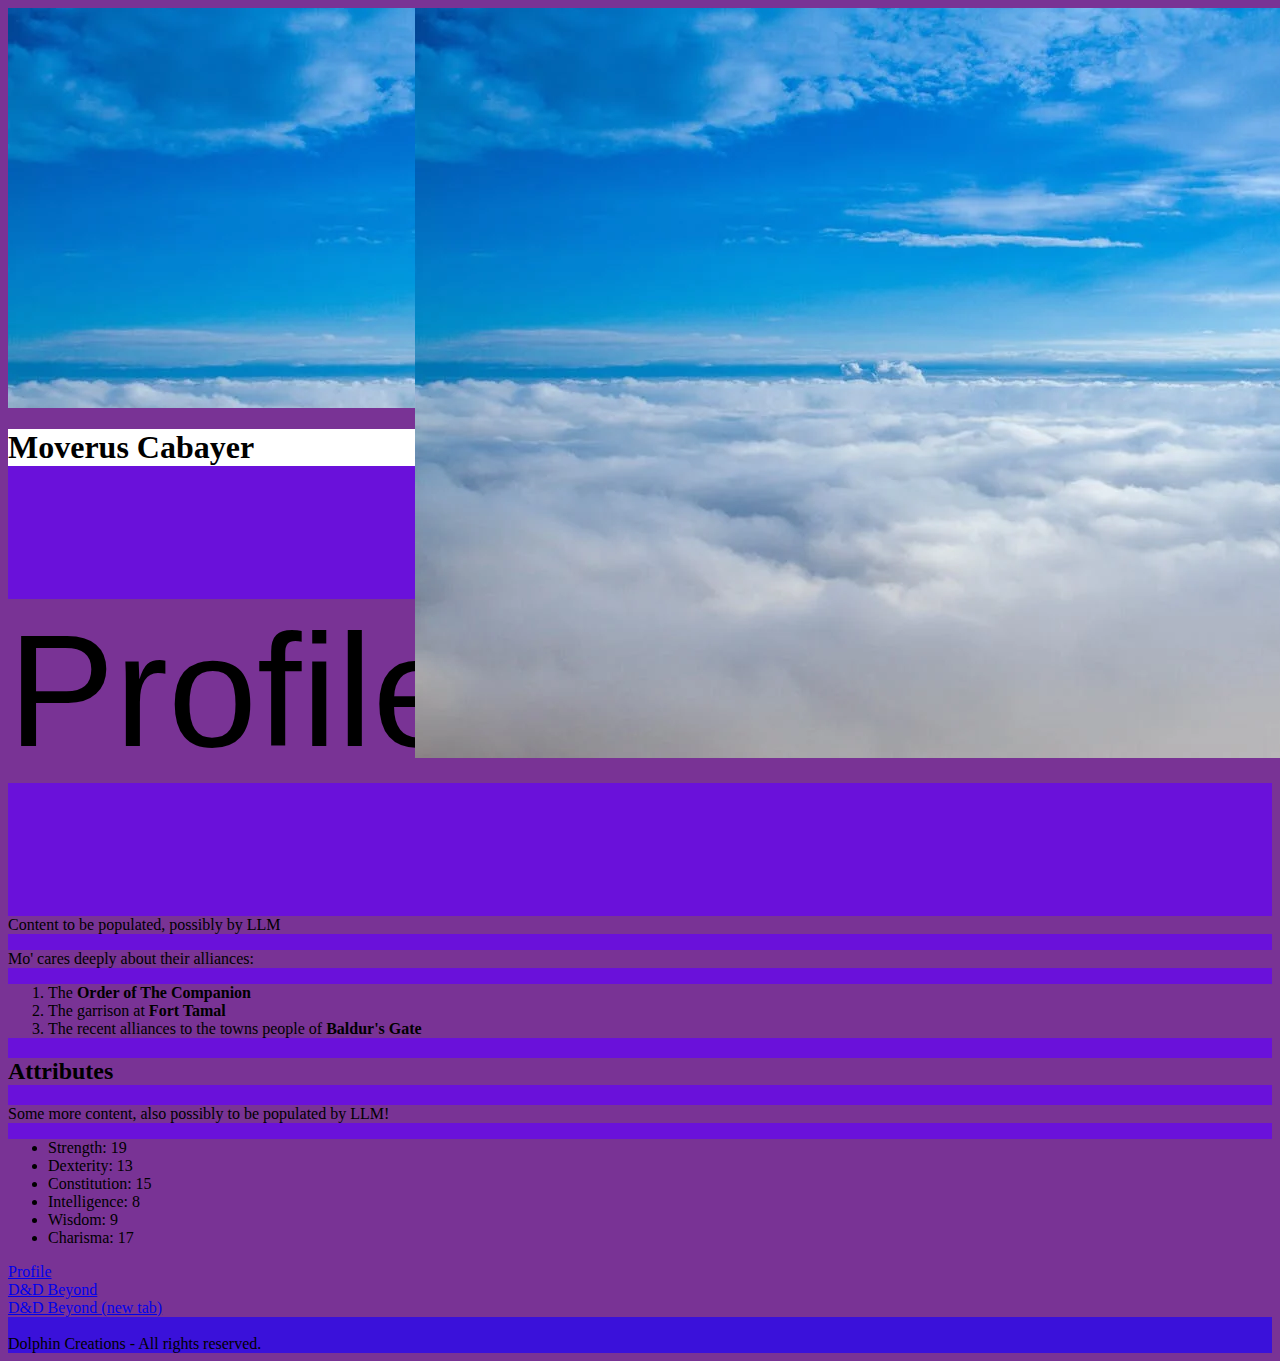
==== index.html @ 92ab68b5 "Image fade test complete, prior to redisign for image fade in main" ====
<!DOCTYPE html>
<html lang="en">
  <head>
    <meta charset="UTF-8" />
    <meta name="viewport" content="width=device-width, initial-scale=1.0" />
    <title>Moverus Cabayer</title>
    <link rel="stylesheet" href="./styles.css" />
  </head>
  <body>
    <header>
      <section id="cf">
        <img
          class="bottom"
          src="MoCabayerToken.png"
          alt="A strong purple skinned half orc with wild long brown hair
                stands defiently while gripping a wooden club with both hands."
          width="500px"
        />
        <img
          class="top"
          src="./header-img-pexels-258149.jpg"
          alt="A scene with clouds below, the sun streaming in from the right
            and a streak of blue horizon through the centre."
        />
      </section>
    </header>
    <main>
      <h1>Moverus Cabayer</h1>
      <h2 id="profile">Profile</h2>
      <p>Content to be populated, possibly by LLM</p>
      <p>Mo' cares deeply about their alliances:</p>
      <ol>
        <li>The <strong>Order of The Companion</strong></li>
        <li>The garrison at <strong>Fort Tamal</strong></li>
        <li>
          The recent alliances to the towns people of
          <strong>Baldur's Gate</strong>
        </li>
      </ol>
      <h2>Attributes</h2>
      <p>Some more content, also possibly to be populated by LLM!</p>
      <ul>
        <li>Strength: 19</li>
        <li>Dexterity: 13</li>
        <li>Constitution: 15</li>
        <li>Intelligence: 8</li>
        <li>Wisdom: 9</li>
        <li>Charisma: 17</li>
      </ul>
    </main>
    <footer>
      <a></a>
      <nav>
        <a href="#profile">Profile</a><br />
        <a href="https://www.dndbeyond.com/">D&D Beyond</a><br />
        <a href="https://www.dndbeyond.com/" target="_blank"
          >D&D Beyond (new tab)</a
        >
      </nav>
      <br />Dolphin Creations - All rights reserved.
    </footer>
  </body>
</html>
---- styles.css ----
* {
    /* background-image: url("./Moverus\ Cabayer.png"); */
    background-color: rgb(121, 51, 149)
}

header {
    background-image: url("./header-img-pexels-258149.jpg");
    background-repeat: no-repeat;
    background-color: rgb(0,0,0,0.5);
    /* background: rgba(144, 0, 255, 0.654); */
    font: 2em sans-serif;
}

main {
    background: rgba(98, 0, 255, 0.654);
}

footer {
    background: rgba(25, 0, 255, 0.654);
}

h1 {
    background: white;
}

#profile {
    font: 10em helvetica;
}

#cf {
    position:relative;
    height:400px;
    width:450px;
    margin:0 auto;
  }
  
  #cf img {
    position:absolute;
    left:0;
    -webkit-transition: opacity 1s ease-in-out;
    -moz-transition: opacity 1s ease-in-out;
    -o-transition: opacity 1s ease-in-out;
    transition: opacity 1s ease-in-out;
  }
  
  #cf img.top:hover {
    opacity:0.0;
  }
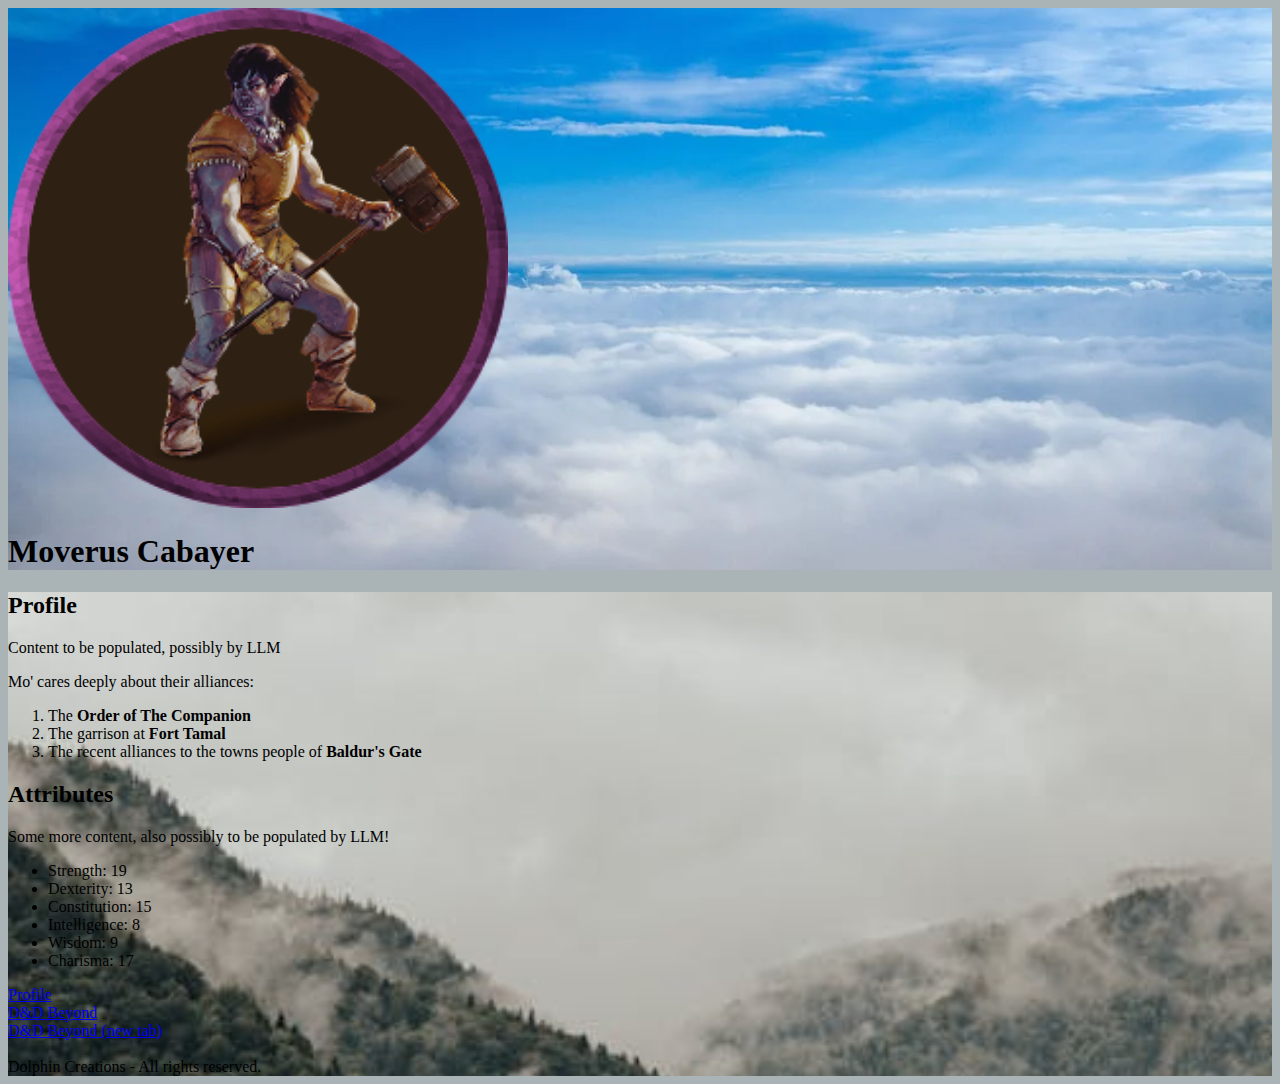
==== commit d5a4dbc6: "Update styling and images to simplify and prepare for image fade trial" ====
--- a/index.html
+++ b/index.html
@@ -6,58 +6,62 @@
     <title>Moverus Cabayer</title>
     <link rel="stylesheet" href="./styles.css" />
   </head>
+
   <body>
-    <header>
-      <section id="cf">
+    <section id="top-section">
+      <header>
         <img
-          class="bottom"
           src="MoCabayerToken.png"
-          alt="A strong purple skinned half orc with wild long brown hair
-                stands defiently while gripping a wooden club with both hands."
-          width="500px"
+          alt="A strong purple skinned half orc with
+        wild long brown hair stands defiently while gripping a wooden club with
+        both hands."
+        width="500px"
         />
-        <img
-          class="top"
-          src="./header-img-pexels-258149.jpg"
-          alt="A scene with clouds below, the sun streaming in from the right
-            and a streak of blue horizon through the centre."
-        />
-      </section>
-    </header>
-    <main>
-      <h1>Moverus Cabayer</h1>
-      <h2 id="profile">Profile</h2>
-      <p>Content to be populated, possibly by LLM</p>
-      <p>Mo' cares deeply about their alliances:</p>
-      <ol>
-        <li>The <strong>Order of The Companion</strong></li>
-        <li>The garrison at <strong>Fort Tamal</strong></li>
-        <li>
-          The recent alliances to the towns people of
-          <strong>Baldur's Gate</strong>
-        </li>
-      </ol>
-      <h2>Attributes</h2>
-      <p>Some more content, also possibly to be populated by LLM!</p>
-      <ul>
-        <li>Strength: 19</li>
-        <li>Dexterity: 13</li>
-        <li>Constitution: 15</li>
-        <li>Intelligence: 8</li>
-        <li>Wisdom: 9</li>
-        <li>Charisma: 17</li>
-      </ul>
-    </main>
-    <footer>
-      <a></a>
-      <nav>
-        <a href="#profile">Profile</a><br />
-        <a href="https://www.dndbeyond.com/">D&D Beyond</a><br />
-        <a href="https://www.dndbeyond.com/" target="_blank"
-          >D&D Beyond (new tab)</a
-        >
-      </nav>
-      <br />Dolphin Creations - All rights reserved.
-    </footer>
+        <h1>Moverus Cabayer</h1>
+      </header>
+    </section>
+
+    <section id="bottom-section">
+      <main>
+        <h2 id="profile">Profile</h2>
+
+        <p>Content to be populated, possibly by LLM</p>
+        <p>Mo' cares deeply about their alliances:</p>
+
+        <ol>
+          <li>The <strong>Order of The Companion</strong></li>
+          <li>The garrison at <strong>Fort Tamal</strong></li>
+          <li>
+            The recent alliances to the towns people of
+            <strong>Baldur's Gate</strong>
+          </li>
+        </ol>
+
+        <h2>Attributes</h2>
+
+        <p>Some more content, also possibly to be populated by LLM!</p>
+
+        <ul>
+          <li>Strength: 19</li>
+          <li>Dexterity: 13</li>
+          <li>Constitution: 15</li>
+          <li>Intelligence: 8</li>
+          <li>Wisdom: 9</li>
+          <li>Charisma: 17</li>
+        </ul>
+      </main>
+
+      <footer>
+        <a></a>
+        <nav>
+          <a href="#profile">Profile</a><br />
+          <a href="https://www.dndbeyond.com/">D&D Beyond</a><br />
+          <a href="https://www.dndbeyond.com/" target="_blank"
+            >D&D Beyond (new tab)</a
+          >
+        </nav>
+        <br />Dolphin Creations - All rights reserved.
+      </footer>
+    </section>
   </body>
 </html>
--- a/styles.css
+++ b/styles.css
@@ -1,48 +1,28 @@
-* {
-    /* background-image: url("./Moverus\ Cabayer.png"); */
-    background-color: rgb(121, 51, 149)
+body {
+  background-color: rgba(74, 94, 100, 0.471);
 }
 
+h1 {
+    font: 
+}
+
+#top-section {
+    background-image: url("./header-pexels-258149.jpg");
+    background-position: center;
+    background-size: cover;
+}
 header {
-    background-image: url("./header-img-pexels-258149.jpg");
-    background-repeat: no-repeat;
-    background-color: rgb(0,0,0,0.5);
-    /* background: rgba(144, 0, 255, 0.654); */
-    font: 2em sans-serif;
+    font-style: ;
+}
+
+#bottom-section {
+    background-image: url("./main-pexels-5273860.jpeg");
+    background-position: center;
+    background-size: cover;
 }
 
 main {
-    background: rgba(98, 0, 255, 0.654);
 }
 
 footer {
-    background: rgba(25, 0, 255, 0.654);
 }
-
-h1 {
-    background: white;
-}
-
-#profile {
-    font: 10em helvetica;
-}
-
-#cf {
-    position:relative;
-    height:400px;
-    width:450px;
-    margin:0 auto;
-  }
-  
-  #cf img {
-    position:absolute;
-    left:0;
-    -webkit-transition: opacity 1s ease-in-out;
-    -moz-transition: opacity 1s ease-in-out;
-    -o-transition: opacity 1s ease-in-out;
-    transition: opacity 1s ease-in-out;
-  }
-  
-  #cf img.top:hover {
-    opacity:0.0;
-  }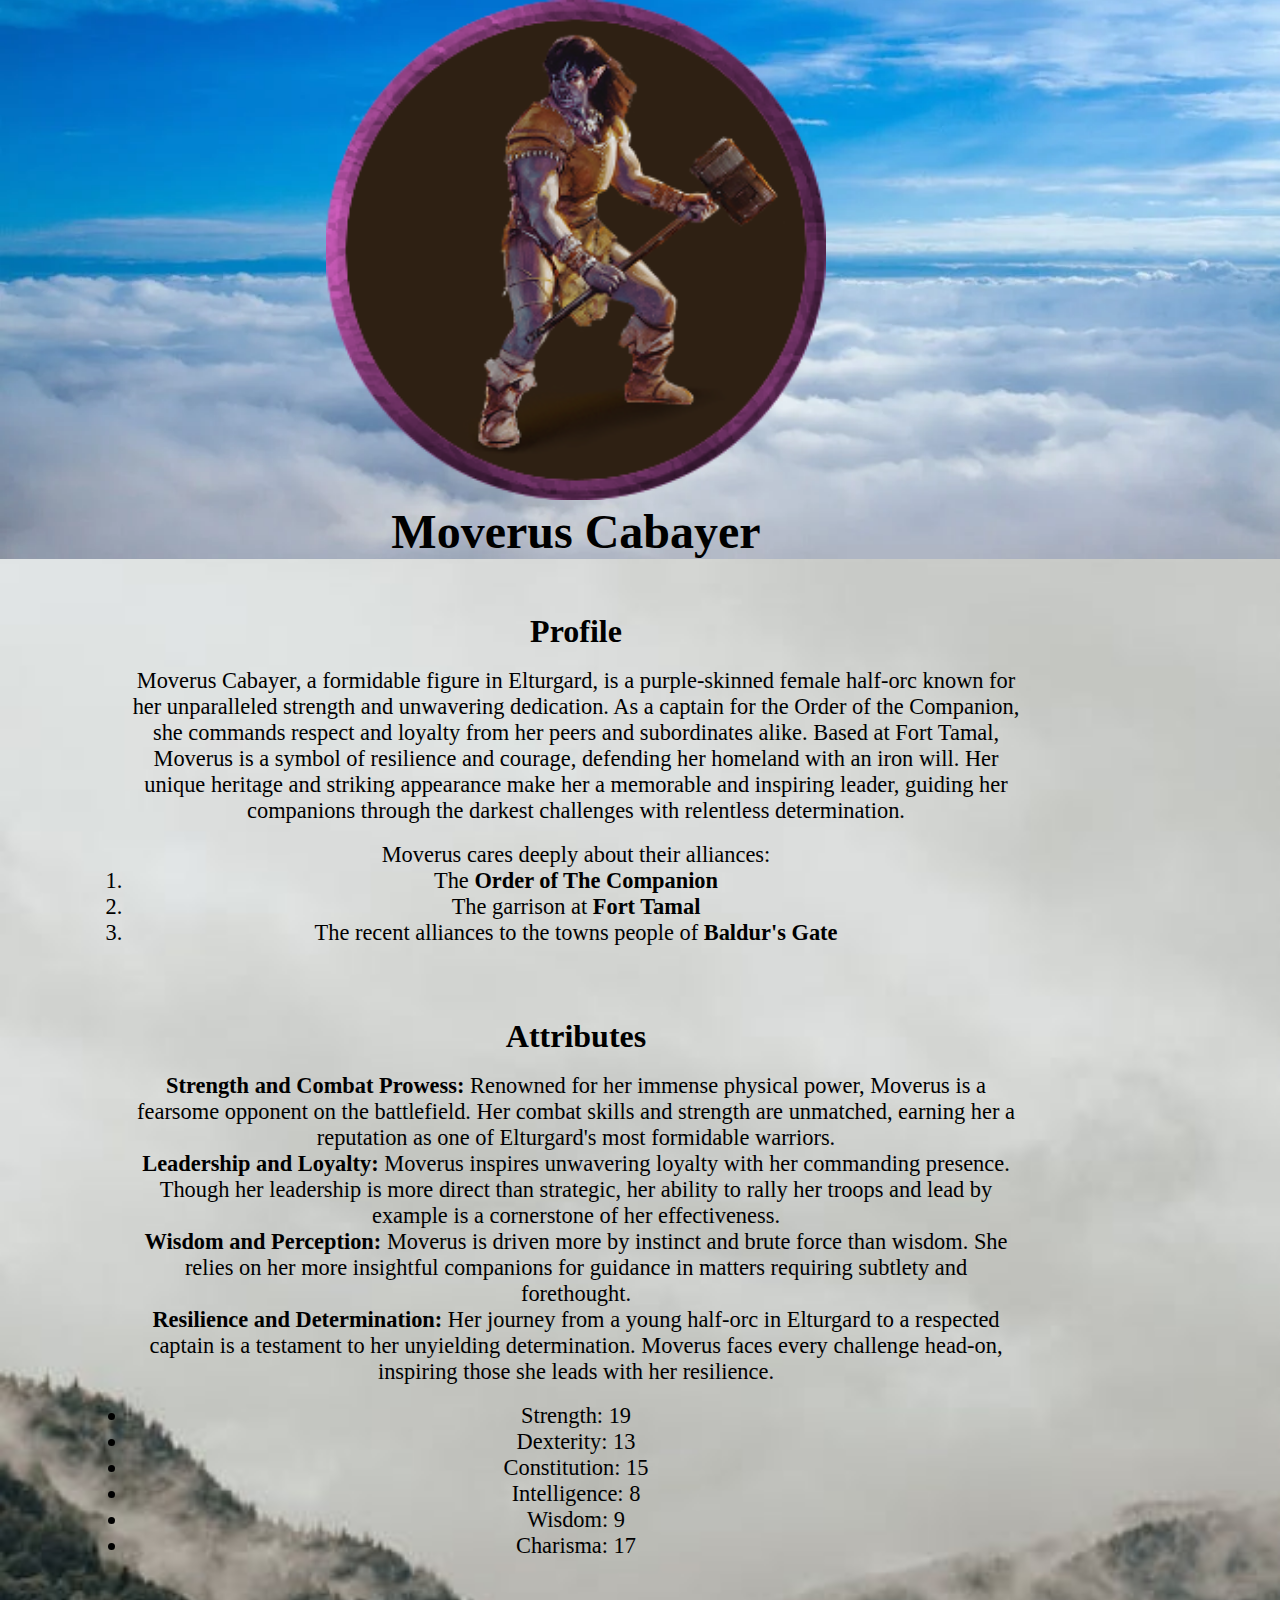
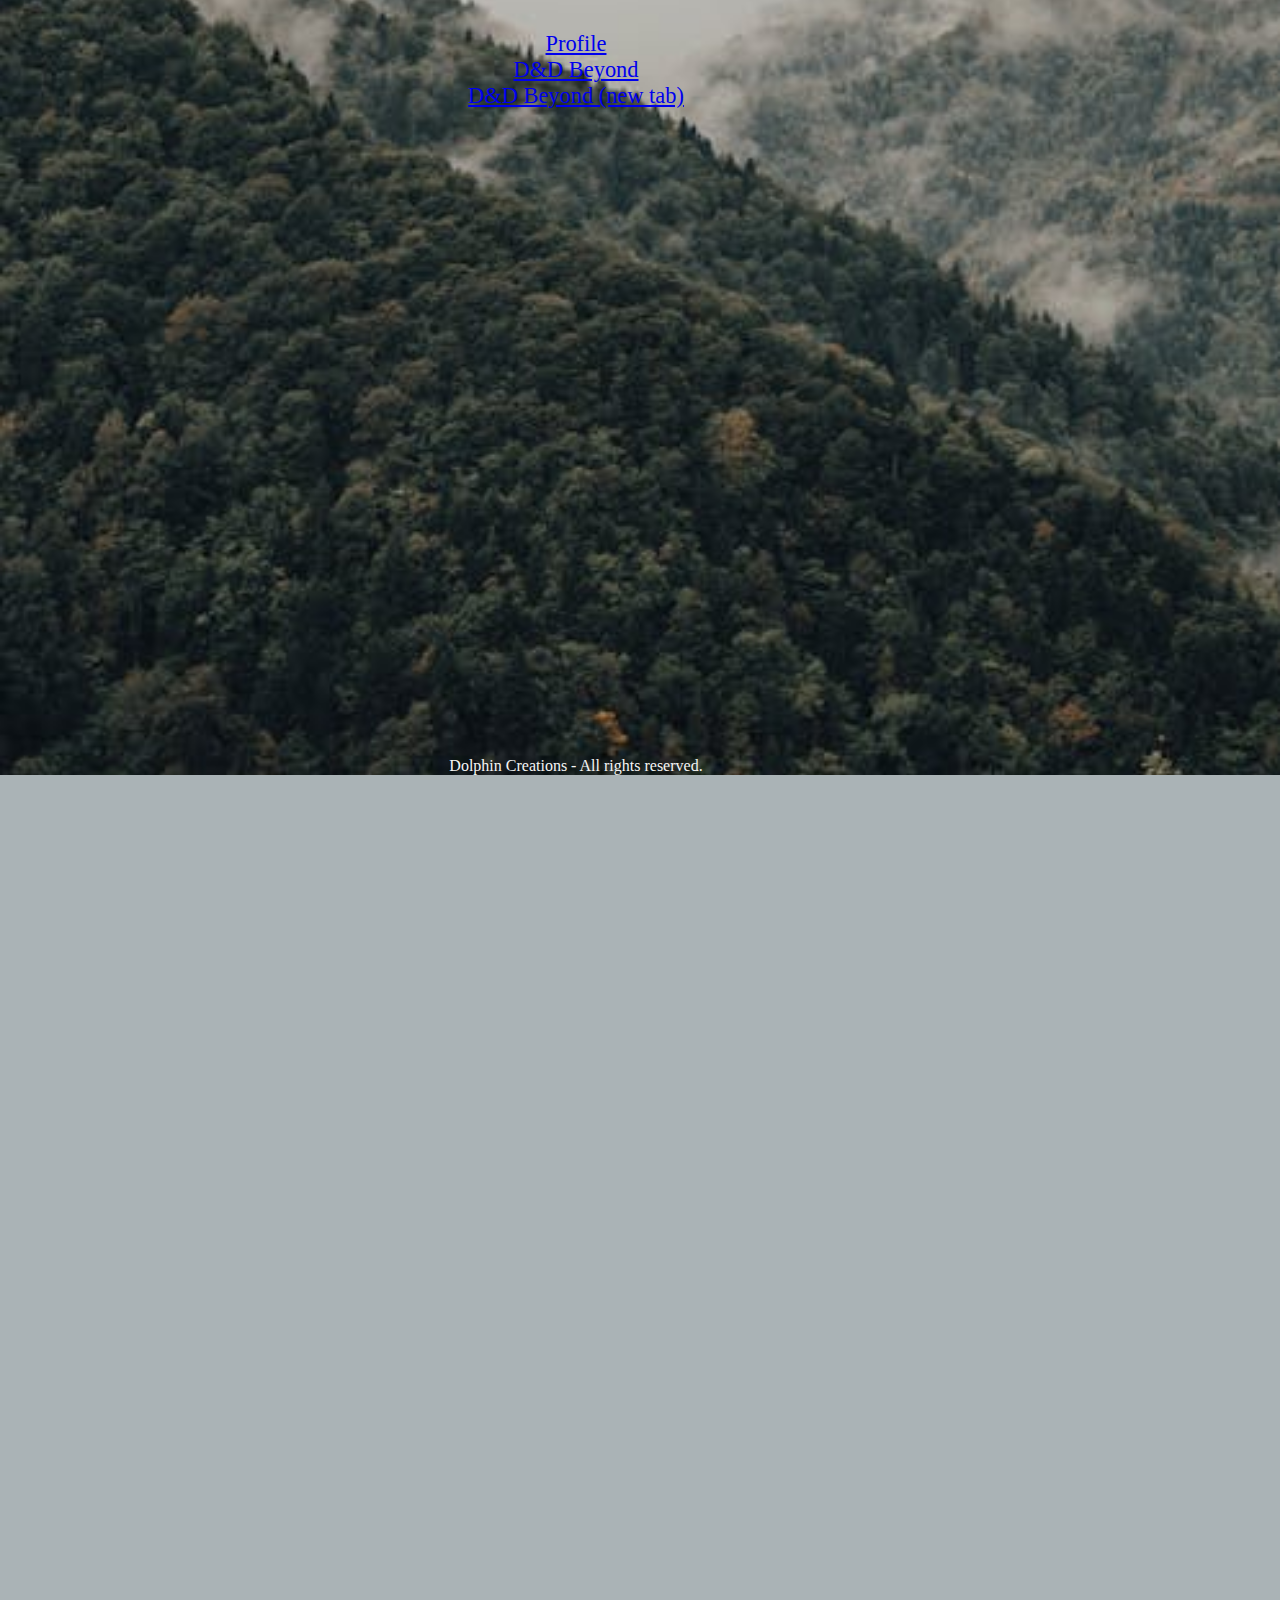
==== commit 5026f0dc: "Significant updates to styles.css and adding profile and attribute content in index.html" ====
--- a/index.html
+++ b/index.html
@@ -9,50 +9,90 @@
 
   <body>
     <section id="top-section">
-      <header>
+      <header class="centre">
         <img
           src="MoCabayerToken.png"
           alt="A strong purple skinned half orc with
-        wild long brown hair stands defiently while gripping a wooden club with
-        both hands."
-        width="500px"
+          wild long brown hair stands defiently while gripping a wooden club with
+          both hands."
+          width="500px"
         />
         <h1>Moverus Cabayer</h1>
       </header>
     </section>
 
     <section id="bottom-section">
-      <main>
-        <h2 id="profile">Profile</h2>
+      <main class="centre">
+        <br /><br /><br />
+        <article>
+          <h2 id="profile">Profile</h2>
+          <br />
 
-        <p>Content to be populated, possibly by LLM</p>
-        <p>Mo' cares deeply about their alliances:</p>
+          <p>
+            Moverus Cabayer, a formidable figure in Elturgard, is a
+            purple-skinned female half-orc known for her unparalleled strength
+            and unwavering dedication. As a captain for the Order of the
+            Companion, she commands respect and loyalty from her peers and
+            subordinates alike. Based at Fort Tamal, Moverus is a symbol of
+            resilience and courage, defending her homeland with an iron will.
+            Her unique heritage and striking appearance make her a memorable and
+            inspiring leader, guiding her companions through the darkest
+            challenges with relentless determination.
+          </p>
+          <br />
+          <p>Moverus cares deeply about their alliances:</p>
 
-        <ol>
-          <li>The <strong>Order of The Companion</strong></li>
-          <li>The garrison at <strong>Fort Tamal</strong></li>
-          <li>
-            The recent alliances to the towns people of
-            <strong>Baldur's Gate</strong>
-          </li>
-        </ol>
+          <ol>
+            <li>The <strong>Order of The Companion</strong></li>
+            <li>The garrison at <strong>Fort Tamal</strong></li>
+            <li>
+              The recent alliances to the towns people of
+              <strong>Baldur's Gate</strong>
+            </li>
+          </ol>
+          <br /><br /><br /><br />
+        </article>
 
-        <h2>Attributes</h2>
+        <article>
+          <h2>Attributes</h2>
+          <br />
 
-        <p>Some more content, also possibly to be populated by LLM!</p>
+          <p>
+            <strong>Strength and Combat Prowess:</strong> Renowned for her
+            immense physical power, Moverus is a fearsome opponent on the
+            battlefield. Her combat skills and strength are unmatched, earning
+            her a reputation as one of Elturgard's most formidable warriors.
+          </p>
+          <p>
+            <strong>Leadership and Loyalty:</strong> Moverus inspires unwavering
+            loyalty with her commanding presence. Though her leadership is more
+            direct than strategic, her ability to rally her troops and lead by
+            example is a cornerstone of her effectiveness.
+          </p>
+          <p>
+            <strong>Wisdom and Perception:</strong> Moverus is driven more by
+            instinct and brute force than wisdom. She relies on her more
+            insightful companions for guidance in matters requiring subtlety and
+            forethought.
+          </p>
+          <p>
+            <strong>Resilience and Determination:</strong> Her journey from a
+            young half-orc in Elturgard to a respected captain is a testament to
+            her unyielding determination. Moverus faces every challenge head-on,
+            inspiring those she leads with her resilience.
+          </p>
+          <br />
 
-        <ul>
-          <li>Strength: 19</li>
-          <li>Dexterity: 13</li>
-          <li>Constitution: 15</li>
-          <li>Intelligence: 8</li>
-          <li>Wisdom: 9</li>
-          <li>Charisma: 17</li>
-        </ul>
-      </main>
-
-      <footer>
-        <a></a>
+          <ul>
+            <li>Strength: 19</li>
+            <li>Dexterity: 13</li>
+            <li>Constitution: 15</li>
+            <li>Intelligence: 8</li>
+            <li>Wisdom: 9</li>
+            <li>Charisma: 17</li>
+          </ul>
+          <br /><br /><br /><br />
+        </article>
         <nav>
           <a href="#profile">Profile</a><br />
           <a href="https://www.dndbeyond.com/">D&D Beyond</a><br />
@@ -60,7 +100,14 @@
             >D&D Beyond (new tab)</a
           >
         </nav>
-        <br />Dolphin Creations - All rights reserved.
+      </main>
+
+      <footer class="centre">
+        <br /><br /><br /><br /><br /><br /><br /><br /><br />
+        <br /><br /><br /><br /><br /><br /><br /><br /><br />
+        <br /><br /><br /><br /><br /><br /><br /><br /><br />
+        <br /><br /><br /><br /><br /><br /><br /><br /><br />
+        Dolphin Creations - All rights reserved.
       </footer>
     </section>
   </body>
--- a/styles.css
+++ b/styles.css
@@ -1,28 +1,49 @@
+* {
+  margin: 0;
+  padding: 0;
+  box-sizing: 0;
+}
+
 body {
   background-color: rgba(74, 94, 100, 0.471);
 }
 
 h1 {
-    font: 
+    font: bold 3em "comic sans";
+  }
+
+#top-section {
+  background-image: url("./header-pexels-258149.jpg");
+  background-position: center;
+  background-size: cover;
+  /* -webkit-mask-image: -webkit-linear-gradient(
+    bottom,
+    rgba(0, 0, 0, 0),
+    rgba(93, 146, 180, 0.965)
+  ); */
 }
 
-#top-section {
-    background-image: url("./header-pexels-258149.jpg");
-    background-position: center;
-    background-size: cover;
+.centre {
+    margin-left:10%;
+    margin-right: 20%;
+    text-align: center;
 }
-header {
-    font-style: ;
+
+h2{
+    font: bold 2em "comic sans";
+}
+
+p, ol, ul, a {
+    font: 1.4em "comic sans";
 }
 
 #bottom-section {
-    background-image: url("./main-pexels-5273860.jpeg");
-    background-position: center;
-    background-size: cover;
-}
-
-main {
+  background-image: url("./main-pexels-5273860.jpeg");
+  background-position: center;
+  background-size: cover;
+  margin-bottom: 1000px;
 }
 
 footer {
+    color: whitesmoke
 }
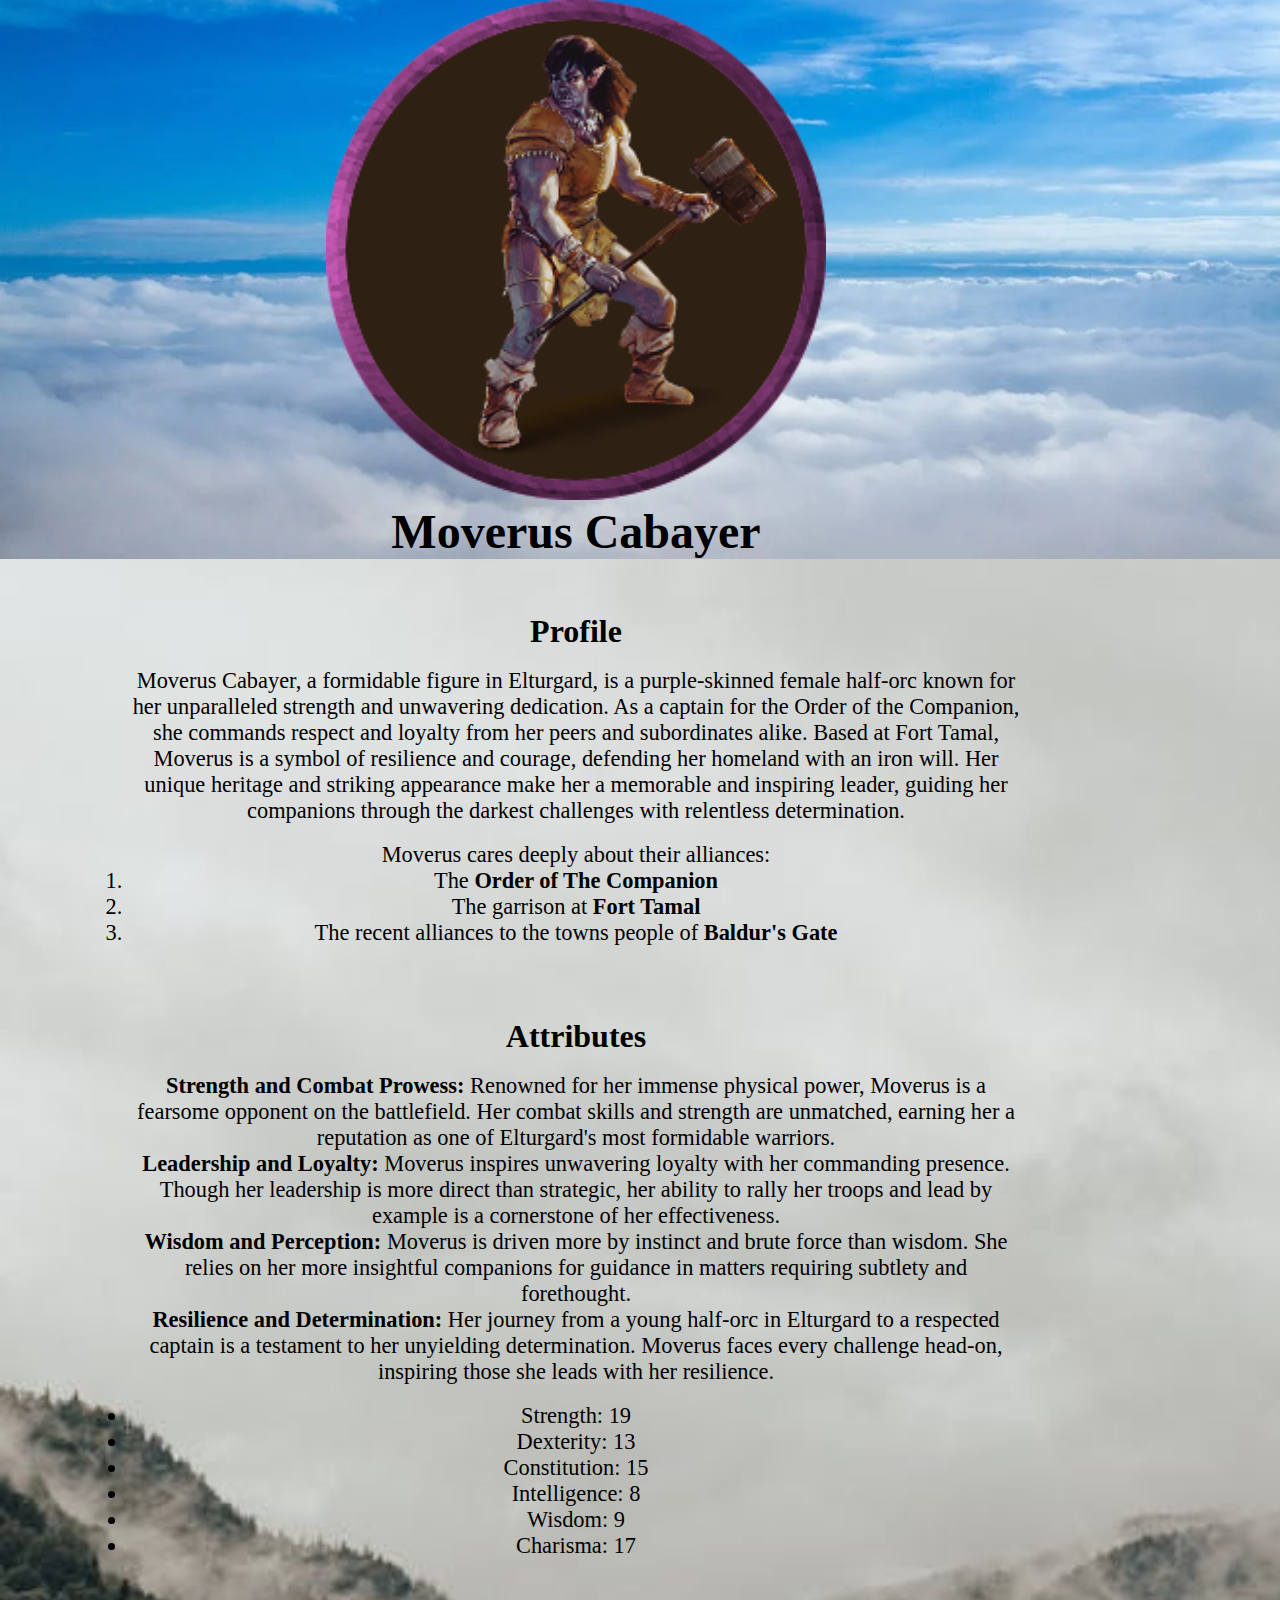
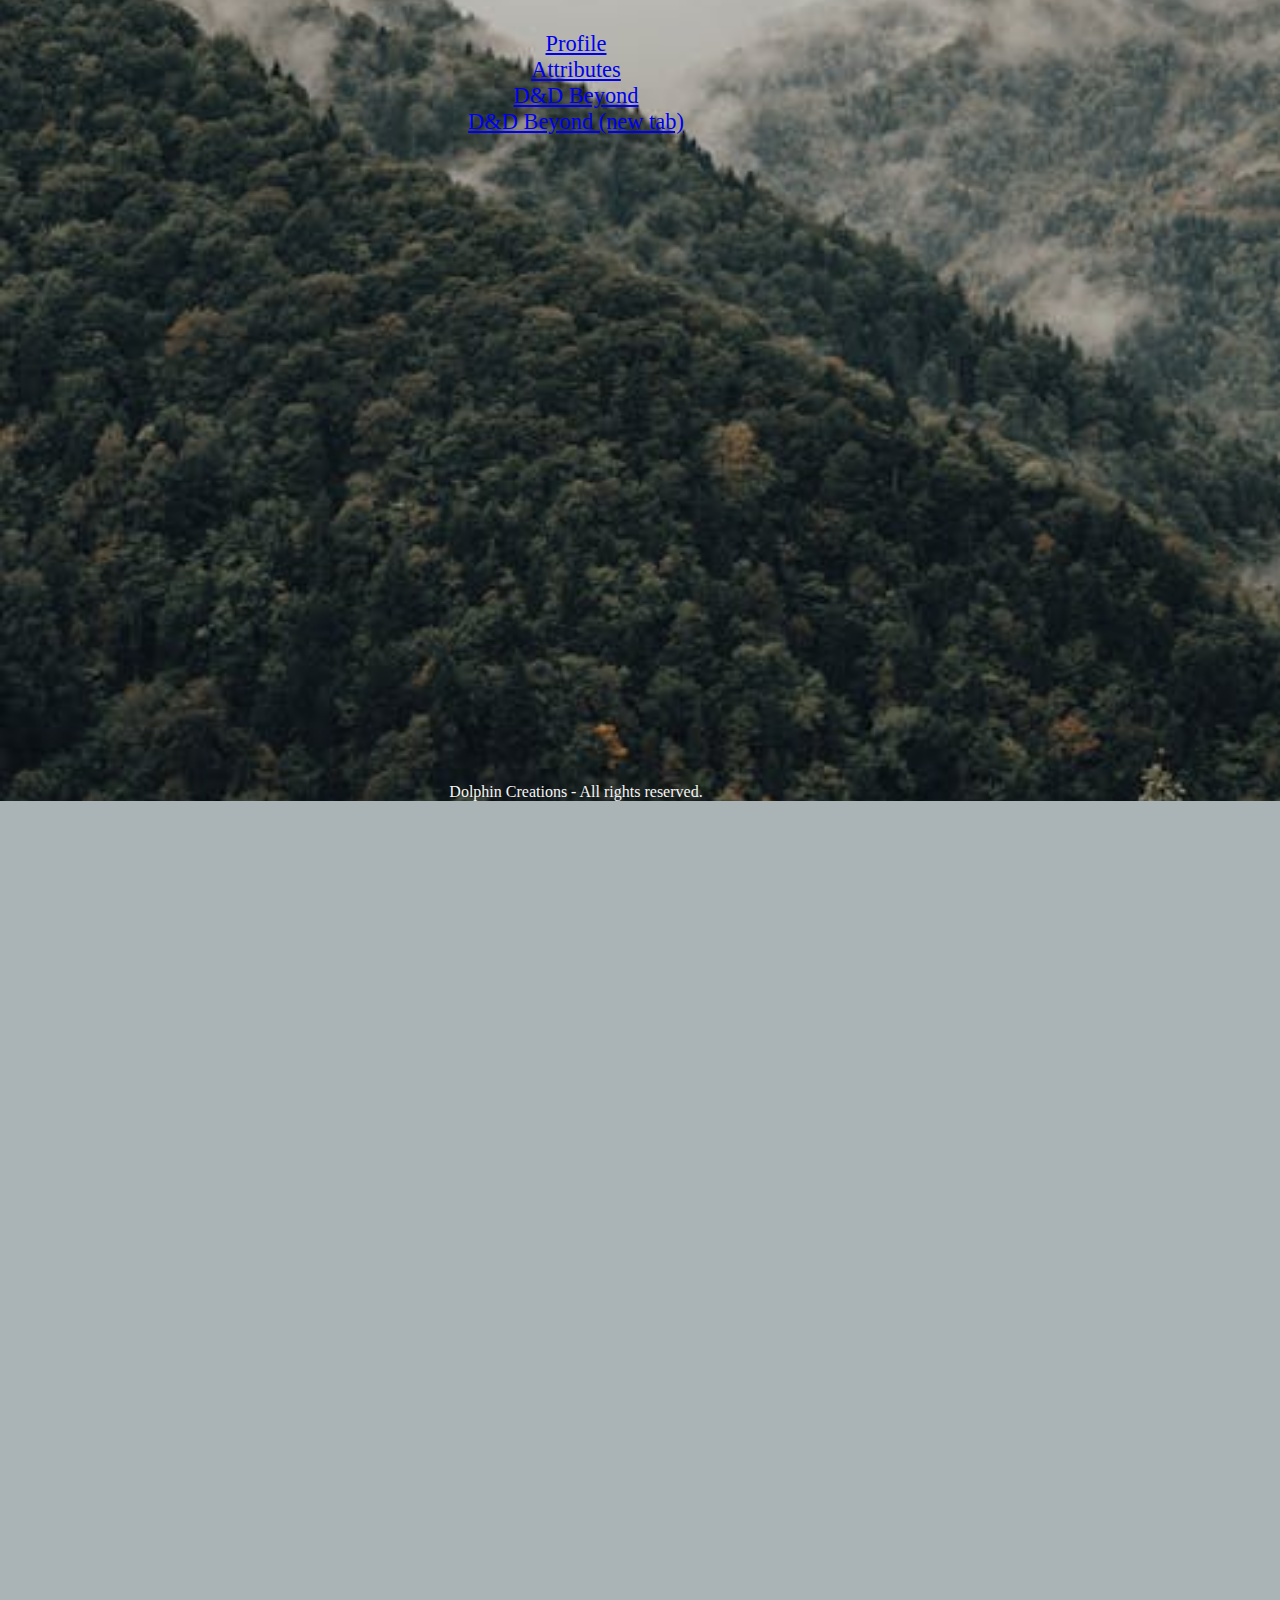
==== commit b98f8855: "Minor improvements to links at bottom of page" ====
--- a/index.html
+++ b/index.html
@@ -54,7 +54,7 @@
         </article>
 
         <article>
-          <h2>Attributes</h2>
+          <h2 id="attributes">Attributes</h2>
           <br />
 
           <p>
@@ -95,6 +95,7 @@
         </article>
         <nav>
           <a href="#profile">Profile</a><br />
+          <a href="#attributes">Attributes</a><br />
           <a href="https://www.dndbeyond.com/">D&D Beyond</a><br />
           <a href="https://www.dndbeyond.com/" target="_blank"
             >D&D Beyond (new tab)</a
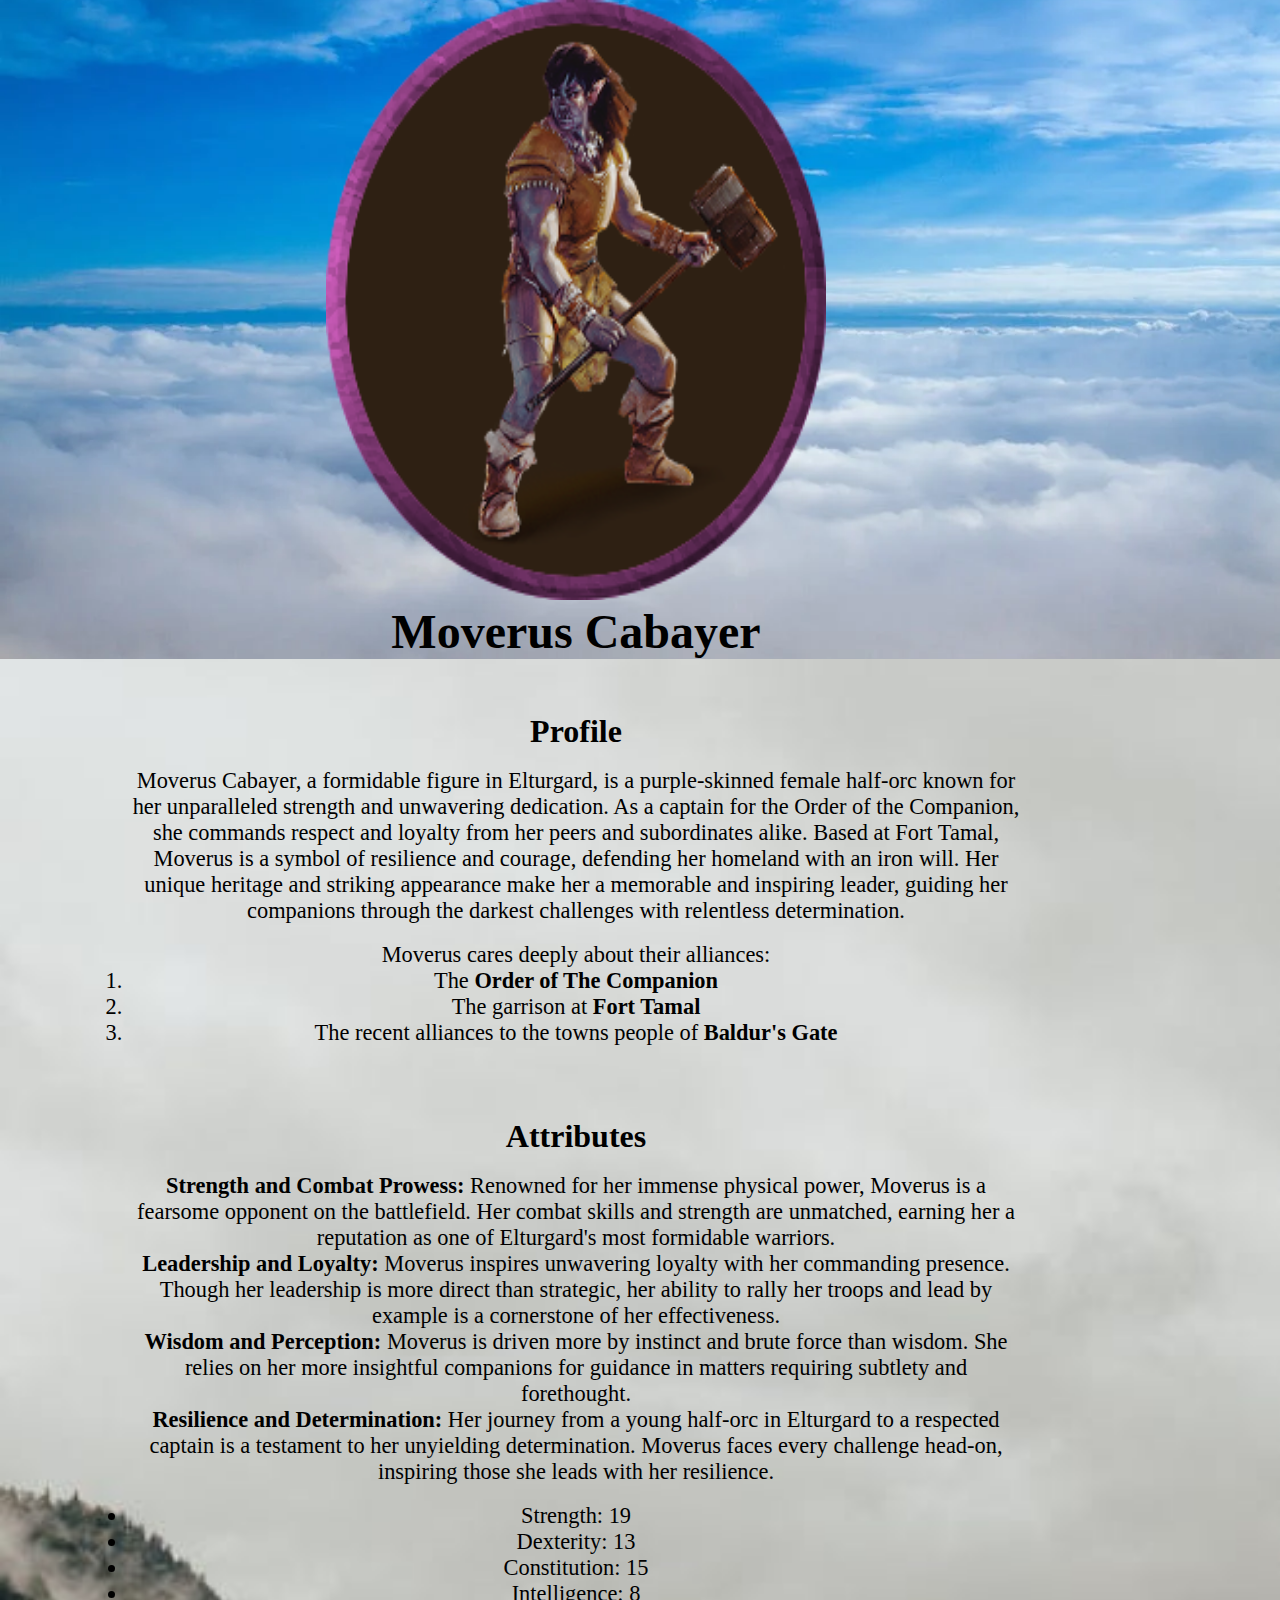
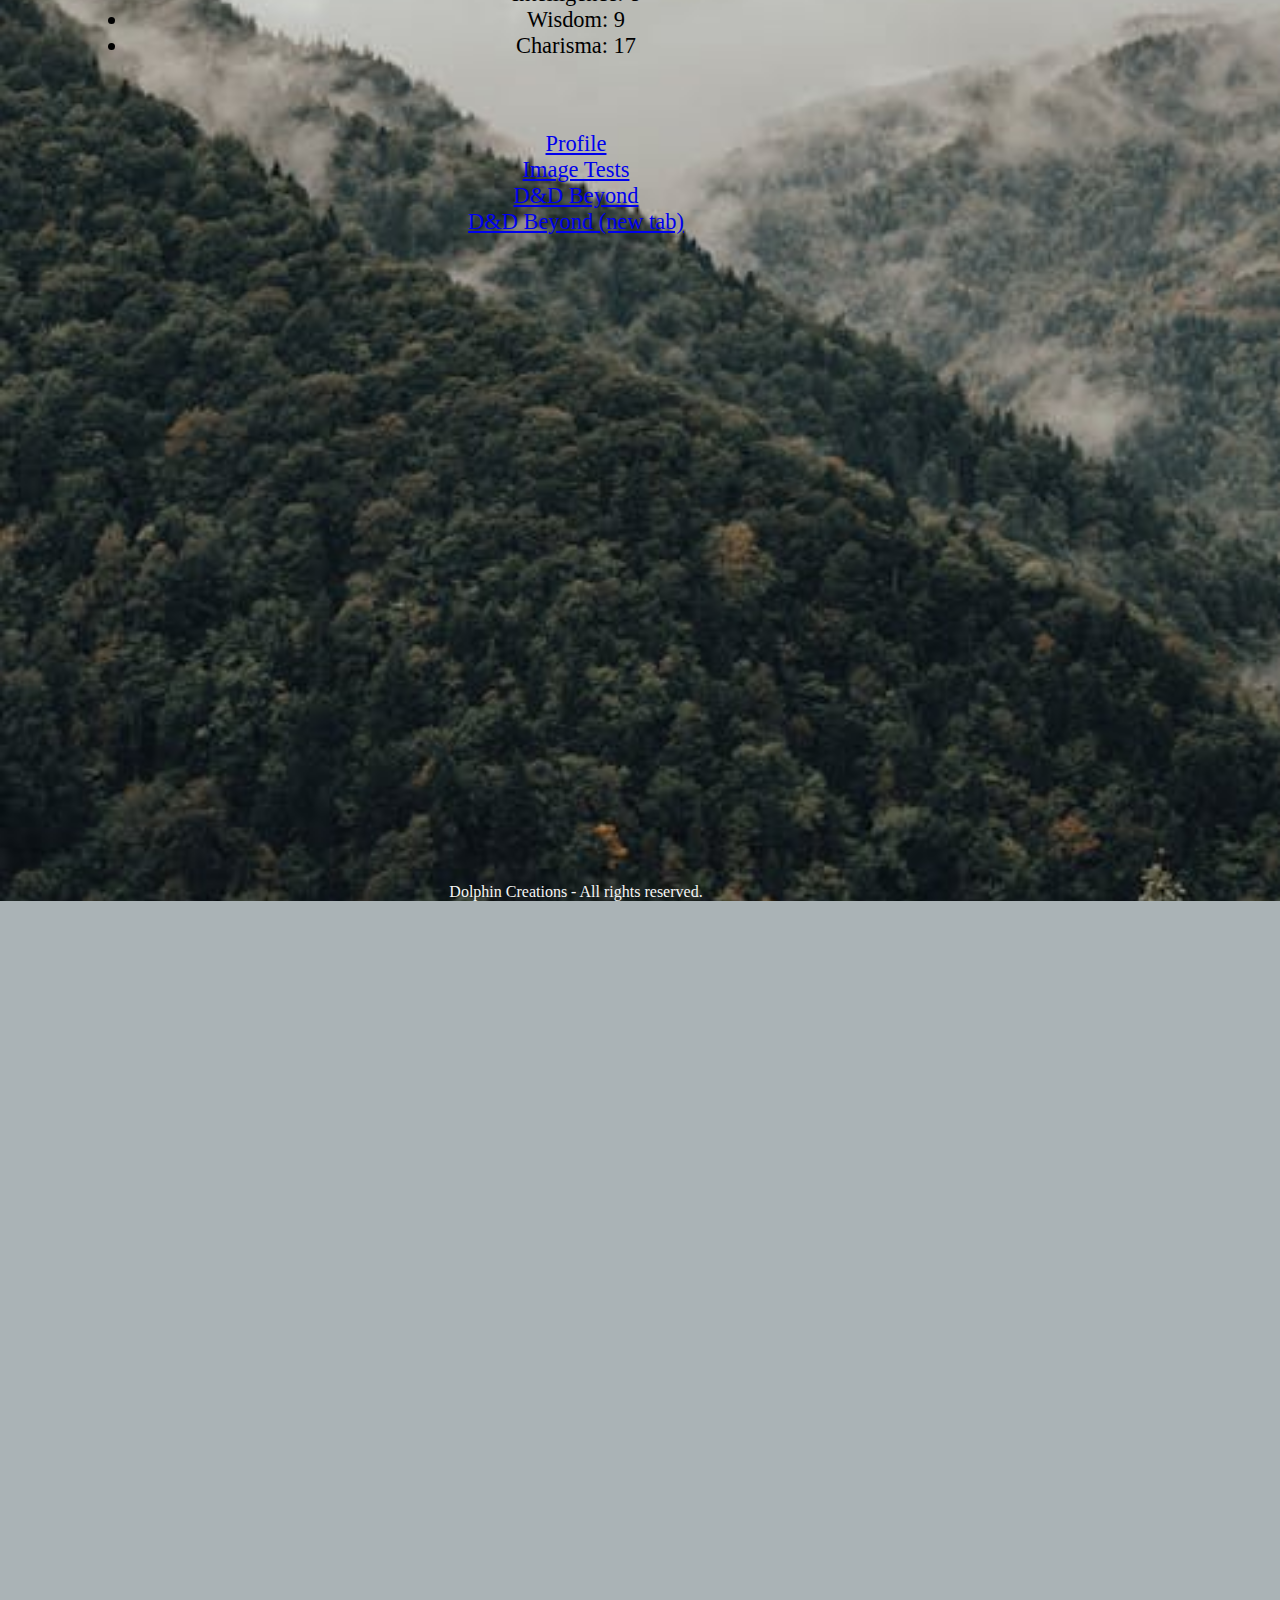
==== commit f1fb59c7: "Trialling various images for different devices from docs" ====
--- a/index.html
+++ b/index.html
@@ -16,6 +16,8 @@
           wild long brown hair stands defiently while gripping a wooden club with
           both hands."
           width="500px"
+          height="600px"
+          
         />
         <h1>Moverus Cabayer</h1>
       </header>
@@ -95,7 +97,7 @@
         </article>
         <nav>
           <a href="#profile">Profile</a><br />
-          <a href="#attributes">Attributes</a><br />
+          <a href="./images_on_devices.html">Image Tests</a><br />
           <a href="https://www.dndbeyond.com/">D&D Beyond</a><br />
           <a href="https://www.dndbeyond.com/" target="_blank"
             >D&D Beyond (new tab)</a
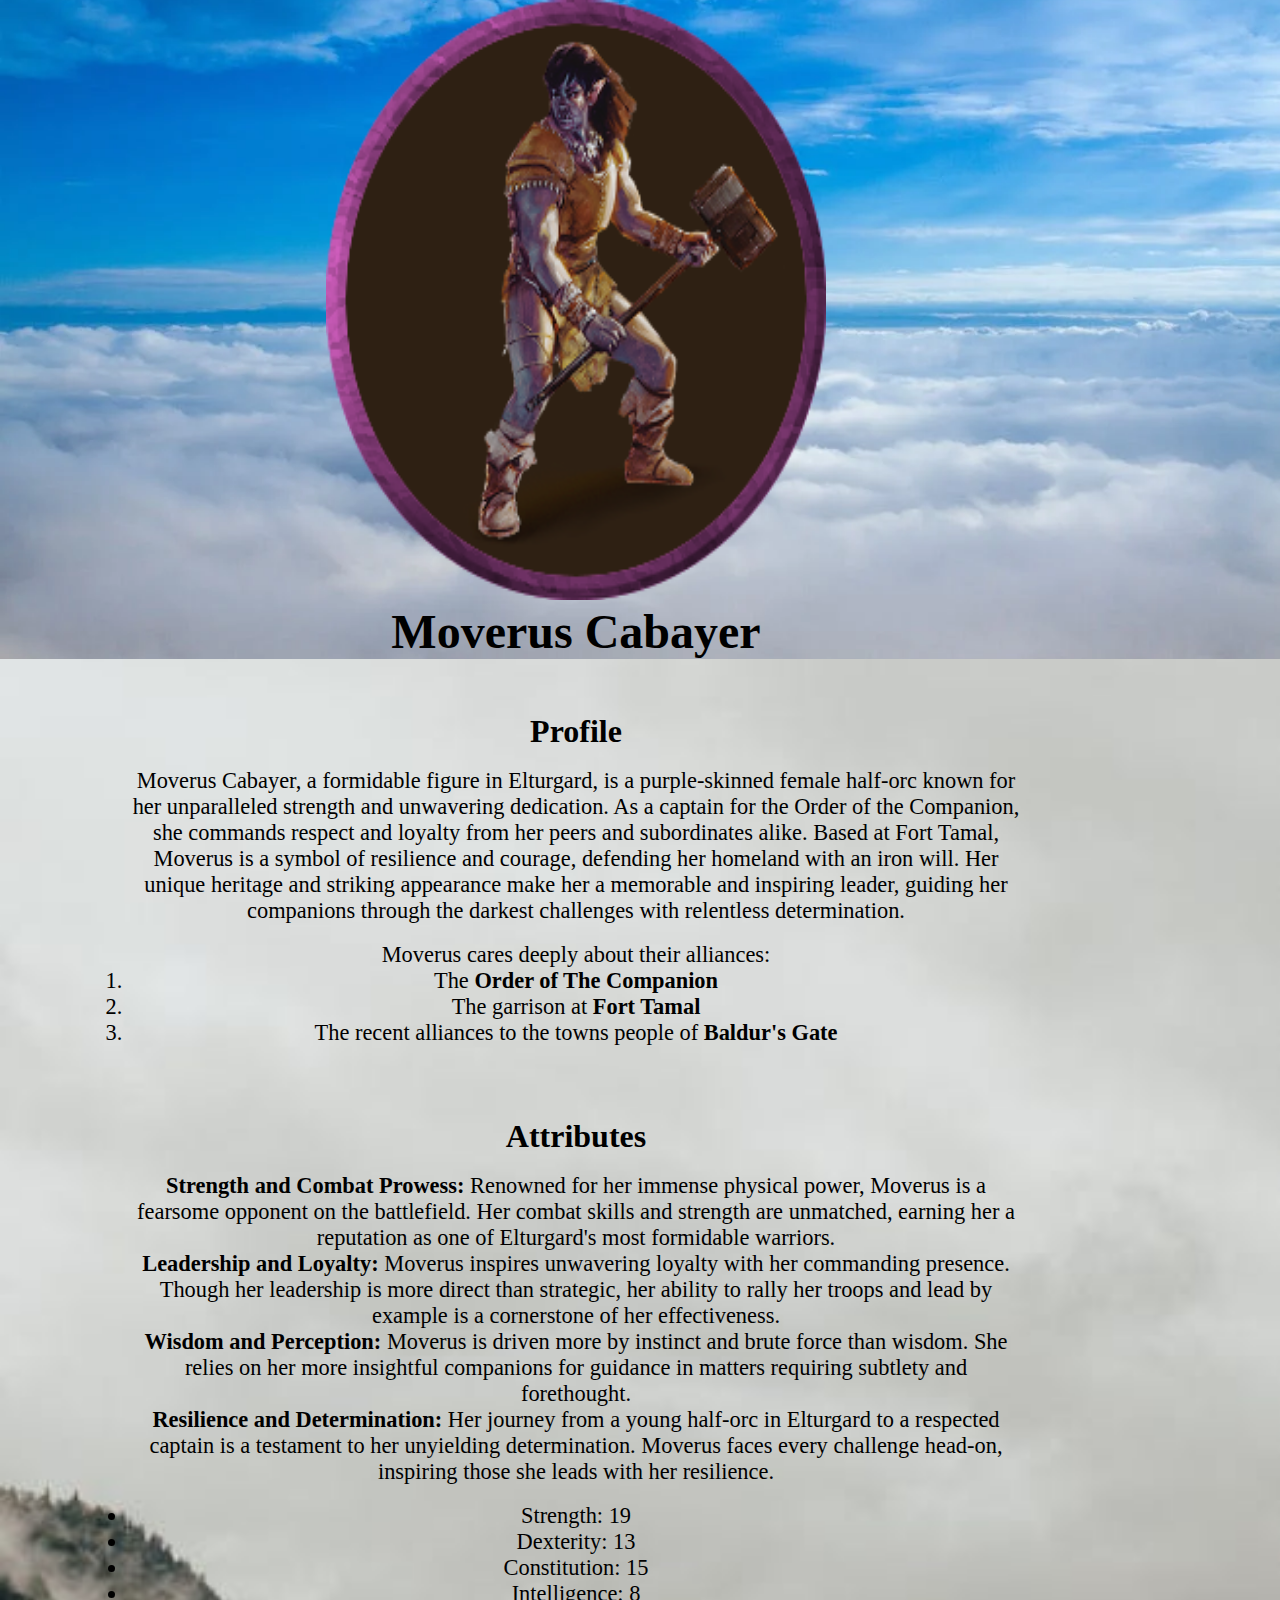
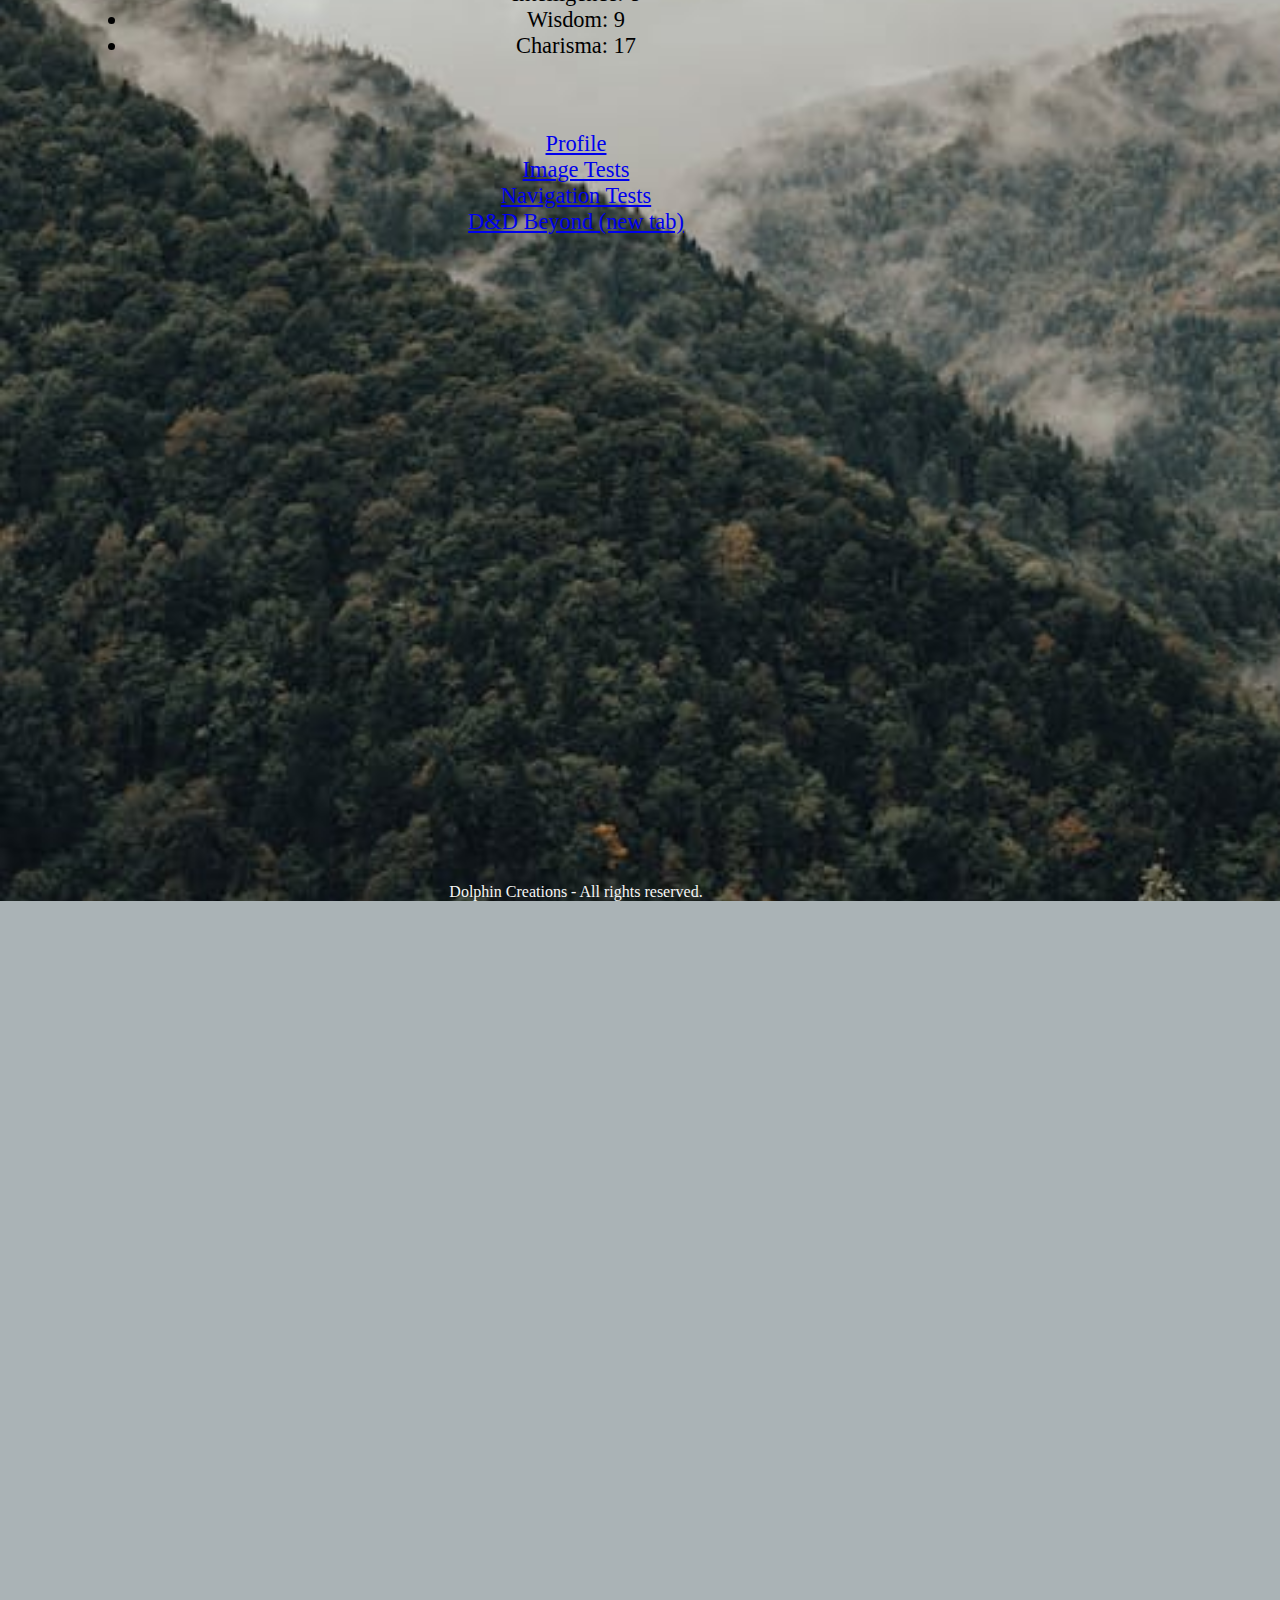
==== commit 353d6c9b: "Progress on creating a navigation bar! To be continued" ====
--- a/index.html
+++ b/index.html
@@ -97,8 +97,8 @@
         </article>
         <nav>
           <a href="#profile">Profile</a><br />
-          <a href="./images_on_devices.html">Image Tests</a><br />
-          <a href="https://www.dndbeyond.com/">D&D Beyond</a><br />
+          <a href="images_on_devices.html">Image Tests</a><br />
+          <a href="navigation_bar.html">Navigation Tests</a><br />
           <a href="https://www.dndbeyond.com/" target="_blank"
             >D&D Beyond (new tab)</a
           >
--- a/styles.css
+++ b/styles.css
@@ -16,6 +16,7 @@
   background-image: url("./header-pexels-258149.jpg");
   background-position: center;
   background-size: cover;
+  min-width: 650px;
   /* -webkit-mask-image: -webkit-linear-gradient(
     bottom,
     rgba(0, 0, 0, 0),
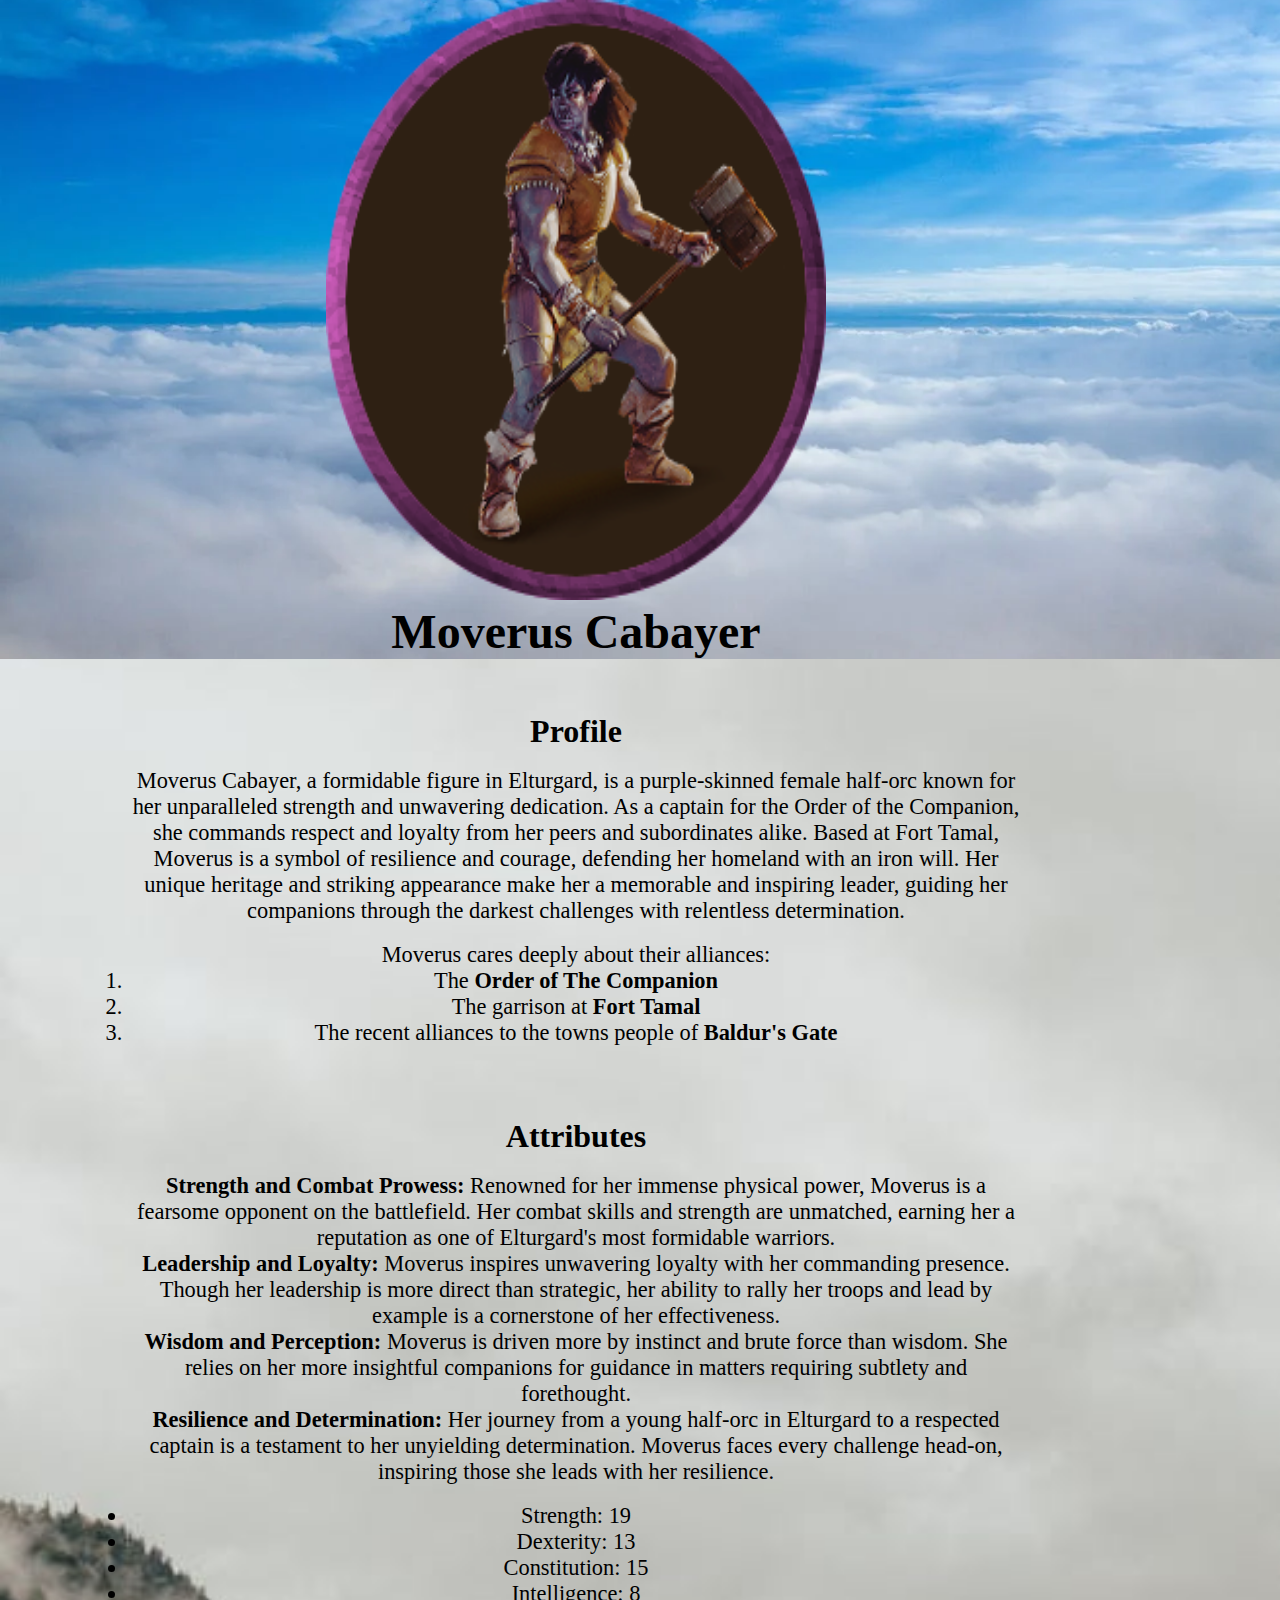
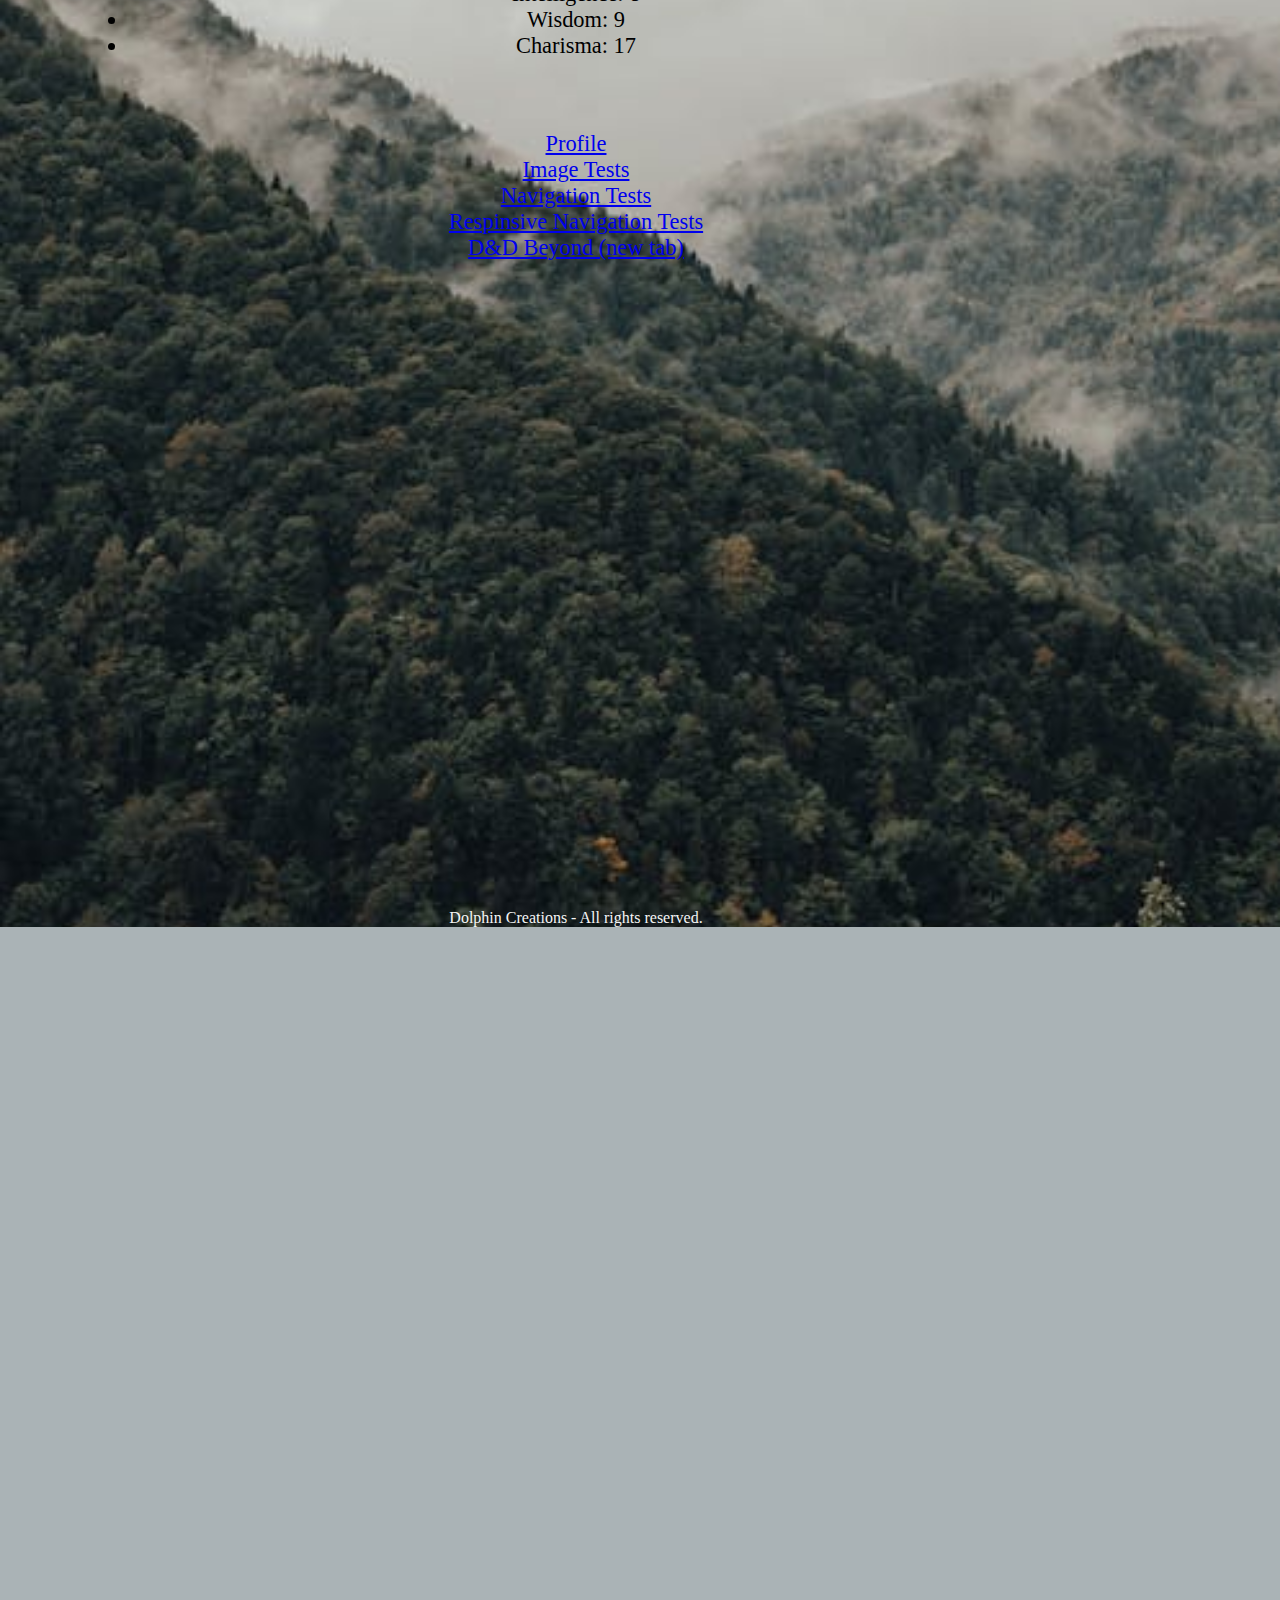
==== commit 5cf44e22: "Create files and update links to trial a responsive navigation bar" ====
--- a/index.html
+++ b/index.html
@@ -17,7 +17,6 @@
           both hands."
           width="500px"
           height="600px"
-          
         />
         <h1>Moverus Cabayer</h1>
       </header>
@@ -99,6 +98,9 @@
           <a href="#profile">Profile</a><br />
           <a href="images_on_devices.html">Image Tests</a><br />
           <a href="navigation_bar.html">Navigation Tests</a><br />
+          <a href="Responsive-Navbar/responsive_navbar.html"
+            >Respinsive Navigation Tests</a
+          ><br />
           <a href="https://www.dndbeyond.com/" target="_blank"
             >D&D Beyond (new tab)</a
           >
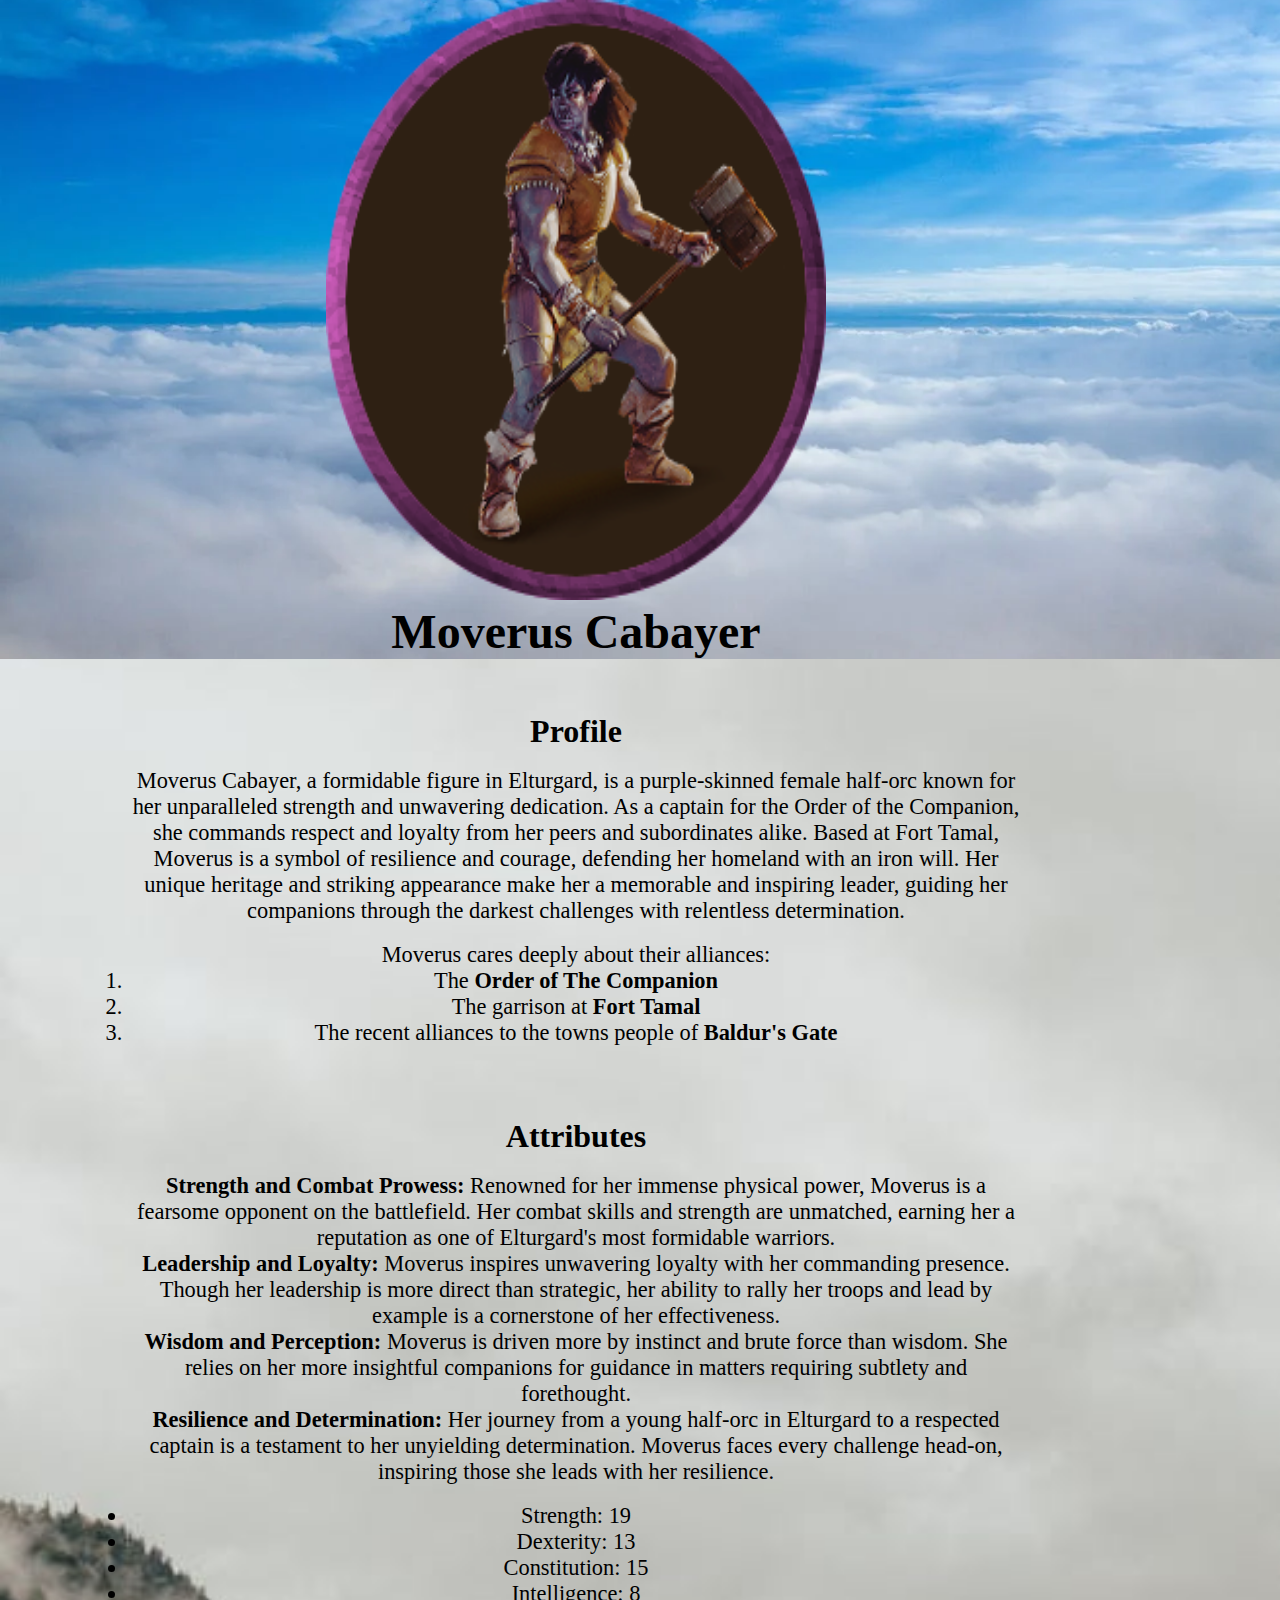
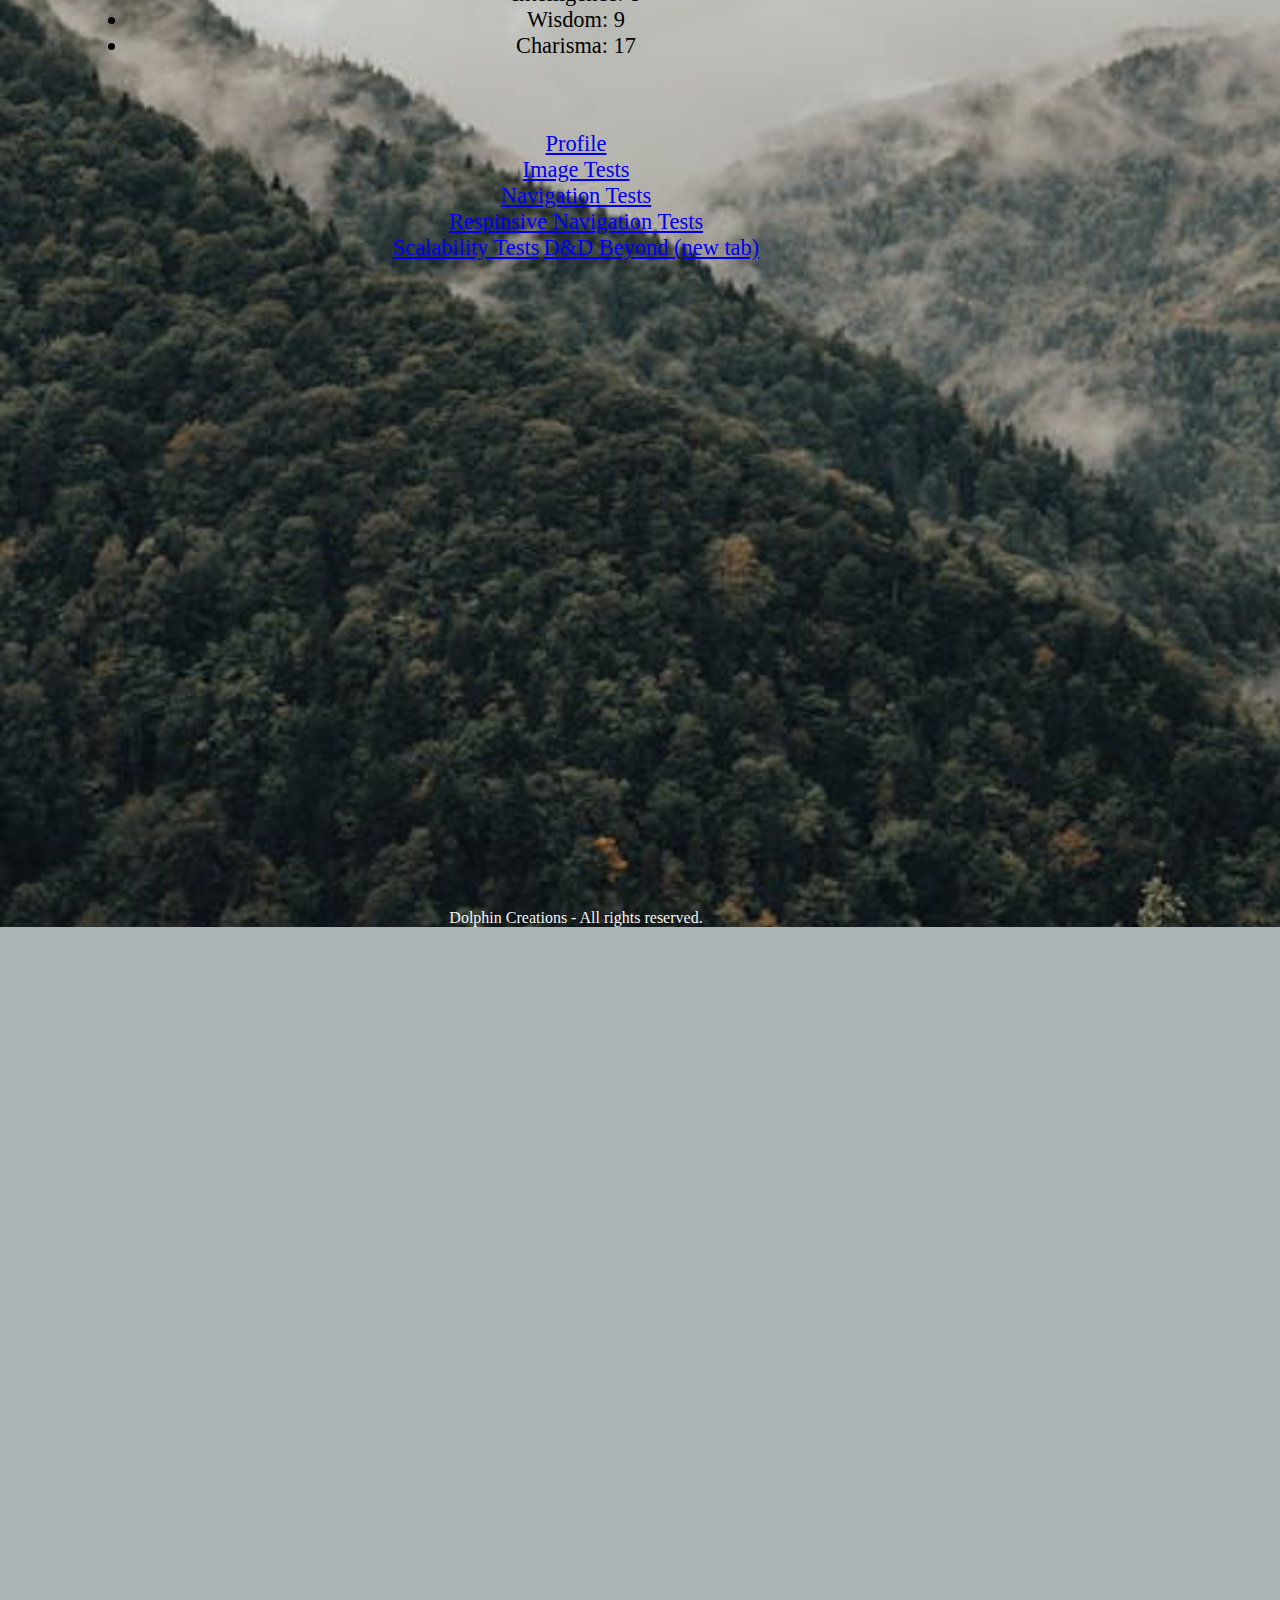
==== commit 803566fe: "Add links to scalability test page" ====
--- a/index.html
+++ b/index.html
@@ -99,8 +99,9 @@
           <a href="images_on_devices.html">Image Tests</a><br />
           <a href="navigation_bar.html">Navigation Tests</a><br />
           <a href="Responsive-Navbar/responsive_navbar.html"
-            >Respinsive Navigation Tests</a
-          ><br />
+            >Respinsive Navigation Tests</a><br />
+          <a href="Scalable-Test/scalable-test.html"
+            >Scalability Tests</a>
           <a href="https://www.dndbeyond.com/" target="_blank"
             >D&D Beyond (new tab)</a
           >
